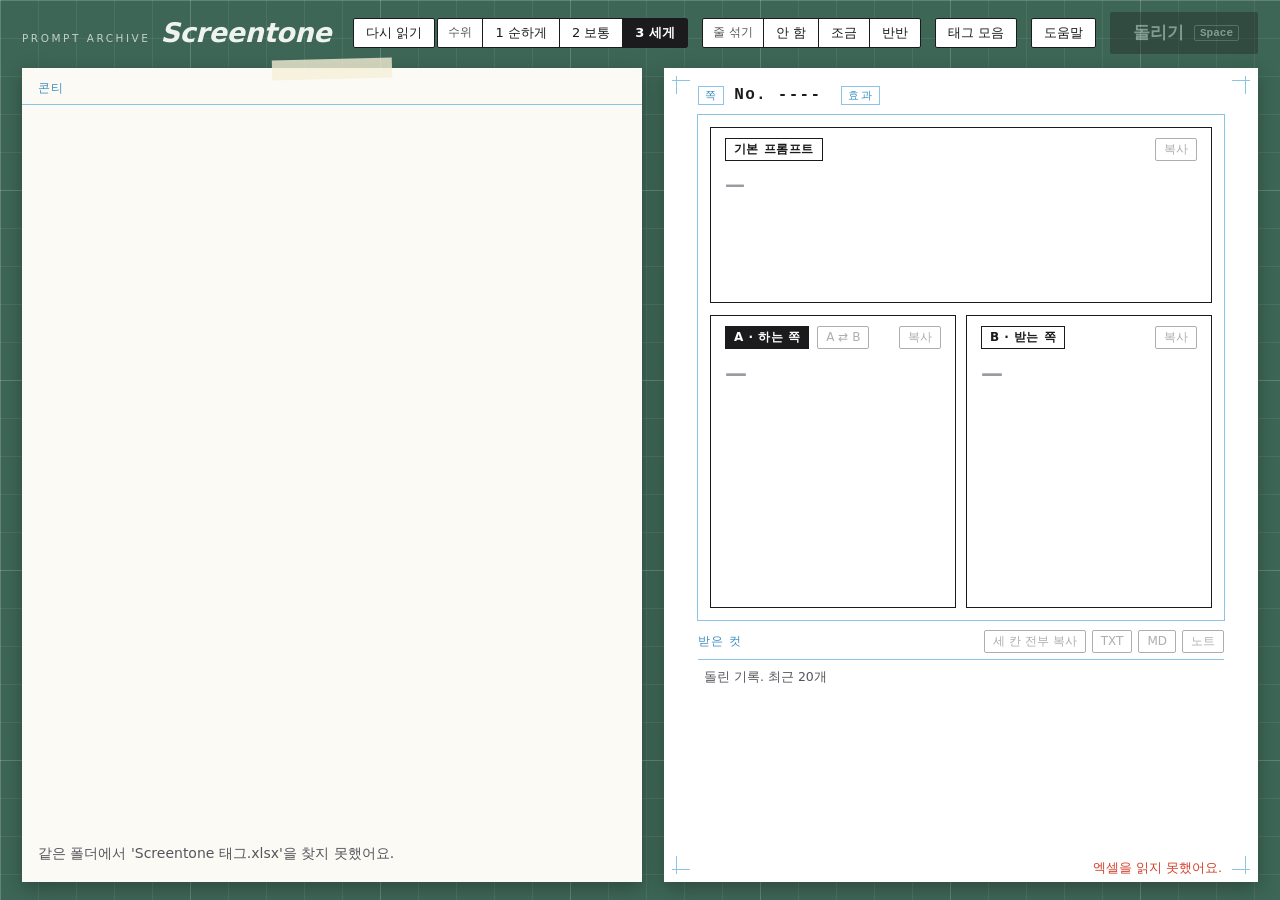
==== index.html @ 3ffcc429 "feat: Screentone 첫 공개 - 같은 폴더의 엑셀(Screentone 태그.xlsx)을 읽어 NovelAI 기본 · 캐릭터 칸 프롬프트를 뽑음 - 프리셋 5개(기본 · " ====
<!doctype html>
<html lang="ko">
<head>
<meta charset="utf-8">
<meta name="viewport" content="width=device-width, initial-scale=1">
<title>Prompt Archive : Screentone</title>
<link rel="stylesheet" href="styles.css">
</head>
<body>
<main class="desk">
  <header class="tray">
    <div class="imprint">
      <span class="series">PROMPT ARCHIVE</span>
      <span class="title">Screentone</span>
    </div>
    <div class="source">
      <span class="file" id="fileName">Screentone 태그.xlsx</span>
      <button type="button" id="reloadBtn" class="nib" title="엑셀 고친 뒤 새로 읽기">다시 읽기</button>
    </div>
    <div class="heat" role="group" aria-label="수위">
      <span class="heat-label">수위</span>
      <button type="button" class="heat-step" data-level="1">1 순하게</button>
      <button type="button" class="heat-step" data-level="2">2 보통</button>
      <button type="button" class="heat-step" data-level="3">3 세게</button>
    </div>
    <div class="heat" role="group" aria-label="줄 섞기" title="돌릴 때 잠그지 않은 줄의 넣기 · 빼기도 뽑기">
      <span class="heat-label">줄 섞기</span>
      <button type="button" class="heat-step mix-step" data-mix="0">안 함</button>
      <button type="button" class="heat-step mix-step" data-mix="0.25">조금</button>
      <button type="button" class="heat-step mix-step" data-mix="0.5">반반</button>
    </div>
    <button type="button" id="bookBtn" class="nib">태그 모음</button>
    <button type="button" id="helpBtn" class="nib">도움말</button>
    <button type="button" id="spinBtn" class="ink" disabled title="잠그지 않은 줄 전부 다시 뽑기 (Space)">
      돌리기 <kbd>Space</kbd>
    </button>
  </header>

  <section class="conti">
    <div class="conti-head">
      <span>콘티</span>
      <div class="presets" id="presets" role="group" aria-label="프리셋"></div>
      <span class="conti-count" id="rowCount"></span>
    </div>
    <div class="rows" id="rows"></div>
    <p class="empty" id="empty">엑셀을 읽는 중이에요.</p>
  </section>

  <section class="sheet" id="screen">
    <div class="margin-top">
      <span class="printed">쪽</span>
      <span class="song-no" id="songNo">No. ----</span>
      <span class="printed">효과</span>
      <div class="switches" id="switches"></div>
    </div>

    <div class="frame">
      <article class="part" data-part="base">
        <div class="part-head">
          <span class="caption">기본 프롬프트</span>
          <button type="button" class="nib small copy" data-copy="base">복사</button>
        </div>
        <p class="lyric" id="lyricBase"></p>
      </article>
      <article class="part" data-part="a">
        <div class="part-head">
          <span class="caption">A · 하는 쪽</span>
          <span class="who" id="whoA"></span>
          <button type="button" class="nib small" id="swapBtn" title="A · B 성별 서로 바꾸기">A ⇄ B</button>
          <button type="button" class="nib small copy" data-copy="a">복사</button>
        </div>
        <p class="lyric" id="lyricA"></p>
      </article>
      <article class="part" data-part="b">
        <div class="part-head">
          <span class="caption">B · 받는 쪽</span>
          <span class="who" id="whoB"></span>
          <button type="button" class="nib small copy" data-copy="b">복사</button>
        </div>
        <p class="lyric" id="lyricB"></p>
      </article>
    </div>

    <div class="queue">
      <div class="queue-head">
        <span>받은 컷</span>
        <button type="button" class="nib small" id="copyAllBtn" disabled>세 칸 전부 복사</button>
        <button type="button" class="nib small" id="histTxt" disabled>TXT</button>
        <button type="button" class="nib small" id="histMd" disabled>MD</button>
        <button type="button" class="nib small" id="histNote" disabled>노트</button>
      </div>
      <ol class="queue-list" id="queue"></ol>
      <p class="queue-empty" id="queueEmpty">돌린 기록. 최근 20개</p>
    </div>
    <p class="status" id="status" aria-live="polite"></p>
  </section>
</main>

<dialog class="book" id="book">
  <div class="book-head">
    <h2>태그 모음</h2>
    <input type="search" id="bookFind" class="book-find" placeholder="태그나 뜻으로 찾기" autocomplete="off">
    <label class="book-filter"><input type="checkbox" id="bookOfficial"> 단부루 태그만</label>
    <span class="book-count" id="bookCount"></span>
    <form method="dialog"><button class="nib">닫기</button></form>
  </div>
  <div class="book-list" id="bookList"></div>
</dialog>

<dialog class="help" id="help">
  <h2>쓰는 법</h2>
  <p class="help-lead">태그를 뽑아 NovelAI 주문서를 대신 써 주는 기계. 오른쪽 원고의 컷 셋이 NovelAI의 칸 셋</p>
  <dl class="help-map">
    <dt>위 큰 컷</dt><dd>기본 프롬프트. 인원 · 구도 · 장소처럼 장면 전체</dd>
    <dt>A 컷</dt><dd>하는 쪽 캐릭터 칸</dd>
    <dt>B 컷</dt><dd>받는 쪽 캐릭터 칸</dd>
  </dl>

  <h3>처음 한 장</h3>
  <ol class="help-steps">
    <li>콘티 위 프리셋 하나 누르기</li>
    <li><b>돌리기</b> 또는 Space</li>
    <li>컷마다 <b>복사</b> → NovelAI의 같은 칸에 붙여넣기</li>
  </ol>

  <h3>만들고 싶은 그림별</h3>
  <dl class="help-map">
    <dt>흑백 성인 만화 컷</dt><dd><b>야망가</b> 프리셋</dd>
    <dt>다정한 장면</dt><dd><b>순애</b> 프리셋. 수위 1</dd>
    <dt>구속 · 거친 장면</dt><dd><b>하드</b> 프리셋. 또는 <b>도구&nbsp;· 구속</b> 줄 ☑</dd>
    <dt>매번 다른 조합</dt><dd><b>줄 섞기</b> 조금 · 반반. 또는 <b>막 섞기</b> 프리셋</dd>
    <dt>체위 하나 고정</dt><dd>체위 줄의 태그 글자 누르기 → 목록에서 고르기. 고르면 잠김</dd>
    <dt>속옷 · 장소 넣기</dt><dd>그 줄 앞 ☑ 켜기. 처음엔 꺼진 줄</dd>
    <dt>남녀 역할 바꾸기</dt><dd>A 컷의 <b>A&nbsp;⇄&nbsp;B</b></dd>
    <dt>검열 방식</dt><dd><b>검열</b> 줄에서 막대 · 모자이크 · 흰 빛 · 흰칠</dd>
    <dt>하트 눈 · 투시 같은 효과</dt><dd>원고 위 효과 단추. 누를 때마다 끔 → 켬 → 반반</dd>
    <dt>태그 뜻 찾기</dt><dd><b>태그 모음</b>. 찾기 칸에 "키스"처럼 입력</dd>
  </dl>

  <h3>단추</h3>
  <dl class="help-map">
    <dt>◇ · ◆</dt><dd>잠금. 돌려도 그 값 유지</dd>
    <dt>🎲</dt><dd>그 줄만 다시 뽑기</dd>
    <dt>☑</dt><dd>그 줄을 프롬프트에 넣기 · 빼기</dd>
    <dt>||</dt><dd>값 여러 개를 묶어 NovelAI가 그림마다 하나 고르기</dd>
    <dt>기본 · A · B</dt><dd>그 줄이 들어갈 컷. 누를 때마다 바뀜</dd>
    <dt>A→B</dt><dd>A 컷에 <code>source#</code>, B 컷에 <code>target#</code>. 서로 하는 동작은 두 컷 다 <code>mutual#</code></dd>
    <dt>●●○</dt><dd>그 태그의 강도. 수위보다 센 태그는 랜덤에서 제외</dd>
    <dt>받은 컷</dt><dd>돌린 기록 20개. 누르면 그때 그대로 다시 열기</dd>
    <dt>다시 읽기</dt><dd><code>Screentone 태그.xlsx</code>를 고쳐 저장한 뒤 새로 읽기. 잠금 · 스위치는 유지</dd>
  </dl>
  <form method="dialog"><button class="nib">닫기</button></form>
</dialog>

<script src="vendor/xlsx.full.min.js"></script>
<script src="note.js"></script>
<script src="app.js"></script>
</body>
</html>
---- styles.css ----
/* 만화 원고 한 장: 재단 매트 위에 콘티 메모와 원고지. 하늘색 인쇄 안내선, 검은 펜 컷 선, 질감은 스크린톤 한 가지 */

:root {
  --mat: #3d6656;
  --mat-line: rgba(255, 255, 255, .07);
  --mat-line-major: rgba(255, 255, 255, .13);
  --paper: #ffffff;
  --memo: #fbfaf5;
  --ink: #1b1b1d;
  --ink-soft: #55565c;
  --ink-mute: #9a9ba2;
  --guide: #8cc4e6;
  --guide-soft: #d7ecf8;
  --guide-ink: #3f8fc0;
  --redpen: #d4402c;
  --tone: rgba(27, 27, 29, .26);
  --mono: Consolas, "D2Coding", "Courier New", monospace;
  --sans: "Pretendard", "Malgun Gothic", "Apple SD Gothic Neo", system-ui, sans-serif;
}

* { box-sizing: border-box; }
html, body { height: 100%; margin: 0; }
body {
  color: var(--ink);
  font: 14px/1.4 var(--sans);
  background-color: var(--mat);
  /* 재단 매트 눈금: 1cm 가는 선, 5cm 굵은 선 */
  background-image:
    linear-gradient(var(--mat-line-major) 1px, transparent 1px),
    linear-gradient(90deg, var(--mat-line-major) 1px, transparent 1px),
    linear-gradient(var(--mat-line) 1px, transparent 1px),
    linear-gradient(90deg, var(--mat-line) 1px, transparent 1px);
  background-size: 190px 190px, 190px 190px, 38px 38px, 38px 38px;
}
button, select, input { font: inherit; color: inherit; }
button { cursor: pointer; }
button:disabled { cursor: default; opacity: .35; }
[hidden] { display: none !important; }

.desk {
  height: 100vh;
  display: grid;
  grid-template-columns: minmax(560px, 620px) 1fr;
  grid-template-rows: auto minmax(0, 1fr);
  gap: 14px 22px;
  padding: 12px 22px 18px;
}

/* ---------- 매트 위 도구 줄 ---------- */

.tray { grid-column: 1 / -1; display: flex; align-items: center; gap: 14px; color: #eef3ef; }
.imprint { display: flex; align-items: baseline; gap: 10px; }
.imprint .series { font-size: 10.5px; letter-spacing: .24em; opacity: .75; }
.imprint .title { font: italic 900 27px/1 "Segoe UI", var(--sans); letter-spacing: -.01em; }
.source { flex: 1; min-width: 0; display: flex; align-items: center; gap: 8px; }
.file { min-width: 0; overflow: hidden; text-overflow: ellipsis; white-space: nowrap; font-size: 13px; opacity: .8; }

.nib {
  background: var(--paper); color: var(--ink);
  border: 1px solid var(--ink); border-radius: 2px;
  padding: 5px 12px; font-size: 13px; white-space: nowrap;
}
.nib:not(:disabled):hover { background: var(--guide-soft); }
.nib.small { padding: 2px 8px; font-size: 12px; }

.heat { display: flex; align-items: stretch; background: var(--paper); color: var(--ink); border: 1px solid var(--ink); border-radius: 2px; }
.heat-label { display: flex; align-items: center; padding: 0 10px; font-size: 12px; color: var(--ink-soft); }
.heat-step { background: none; border: 0; border-left: 1px solid var(--ink); padding: 5px 12px; font-size: 13px; }
.heat-step:hover { background: var(--guide-soft); }
.heat-step[aria-pressed="true"] { background: var(--ink); color: var(--paper); font-weight: 700; }

.ink {
  display: flex; align-items: center; gap: 10px;
  background: var(--ink); color: var(--paper);
  border: 1px solid var(--ink); border-radius: 2px;
  padding: 8px 18px 8px 22px;
  font-size: 17px; font-weight: 800;
}
.ink:not(:disabled):hover { background: #33343a; }
.ink kbd { font: 600 11px var(--mono); border: 1px solid rgba(255, 255, 255, .45); border-radius: 2px; padding: 1px 5px; }

/* ---------- 콘티 메모 ---------- */

.conti {
  position: relative;
  display: flex; flex-direction: column; min-height: 0;
  background: var(--memo);
  box-shadow: 0 6px 18px rgba(0, 0, 0, .28);
}
/* 위 가장자리를 붙인 반투명 테이프 */
.conti::before {
  content: ""; position: absolute; top: -9px; left: 50%; width: 120px; height: 20px;
  transform: translateX(-50%) rotate(-1.5deg);
  background: rgba(246, 240, 214, .78);
}
.conti-head {
  display: flex; justify-content: space-between;
  padding: 12px 16px 7px;
  border-bottom: 1px solid var(--guide);
  font-size: 12px; letter-spacing: .12em; color: var(--guide-ink);
}
.rows { flex: 1; min-height: 0; overflow-y: auto; }
.conti-head { align-items: center; gap: 10px; }
.presets { display: flex; flex-wrap: wrap; gap: 4px; flex: 1; justify-content: center; }
.preset {
  background: var(--paper); color: var(--ink);
  border: 1px solid var(--ink); border-radius: 2px;
  padding: 1px 9px; font-size: 12px; letter-spacing: 0;
}
.preset:hover { background: var(--ink); color: var(--paper); }
.empty { margin: 0; padding: 18px 16px; color: var(--ink-soft); }

.shelf {
  position: sticky; top: 0; z-index: 1;
  padding: 3px 16px 2px;
  background: var(--memo);
  border-bottom: 1px solid var(--guide);
  font-size: 11.5px; font-weight: 700; letter-spacing: .1em; color: var(--guide-ink);
}

.row {
  display: grid;
  grid-template-columns: 16px 20px 84px minmax(0, 1fr) 30px 40px 26px 24px 26px;
  align-items: center;
  gap: 6px;
  padding: 1px 10px 1px 16px;
  border-bottom: 1px solid var(--guide-soft);
}
.row.off > :not(.use) { opacity: .38; }
.use { margin: 0; accent-color: var(--ink); }
.num { font: 11px var(--mono); color: var(--guide-ink); }
.name { font-size: 12.5px; color: var(--ink-soft); overflow: hidden; text-overflow: ellipsis; white-space: nowrap; }

.val { position: relative; min-width: 0; padding: 1px 6px; line-height: 1.1; }
.val:hover { background: var(--guide-soft); }
.val.as-button { cursor: pointer; }
.tag, .ko { display: block; overflow: hidden; text-overflow: ellipsis; white-space: nowrap; }
.tag { font-size: 13px; font-weight: 600; }
.ko { font-size: 11px; color: var(--ink-soft); min-height: 1em; }
.row.locked .tag { color: var(--redpen); }
.row.bundled .tag { color: var(--guide-ink); }
.chooser { position: absolute; inset: 0; width: 100%; opacity: 0; cursor: pointer; }
.chooser option.over { color: var(--ink-mute); }

.dots { font-size: 9px; letter-spacing: -1px; color: var(--ink); white-space: nowrap; }

.route {
  height: 20px; padding: 0;
  background: var(--paper);
  border: 1px solid var(--ink); border-radius: 2px;
  font-size: 11.5px; font-weight: 700;
}
.route[data-route="base"] { border-color: var(--ink-mute); color: var(--ink-soft); }
.route[data-route="a"] { background: var(--ink); color: var(--paper); }
.route[data-route="b"] { background: repeating-radial-gradient(circle at 2px 2px, var(--tone) 0 1px, transparent 1.2px 4px); background-size: 4px 4px; }
.route.fixed { border: 0; background: none; text-align: center; font-size: 10.5px; color: var(--guide-ink); }

.tool {
  width: 24px; height: 22px; padding: 0;
  background: none;
  border: 1px solid transparent; border-radius: 2px;
  font-size: 13px; color: var(--ink-soft);
}
.tool:not(:disabled):hover { border-color: var(--ink-mute); }
.tool[aria-pressed="true"] { color: var(--guide-ink); border-color: var(--guide); }
.row.locked .lock { color: var(--redpen); border-color: rgba(212, 64, 44, .4); }
.bundle { font: 700 11px var(--mono); }

/* ---------- 원고지 ---------- */

.sheet {
  position: relative;
  display: grid;
  grid-template-rows: auto minmax(0, 1fr) 236px;
  gap: 10px;
  min-height: 0;
  padding: 18px 34px 16px;
  background: var(--paper);
  box-shadow: 0 6px 18px rgba(0, 0, 0, .28);
  /* 네 귀의 재단 표시 */
  background-image:
    linear-gradient(var(--guide), var(--guide)), linear-gradient(var(--guide), var(--guide)),
    linear-gradient(var(--guide), var(--guide)), linear-gradient(var(--guide), var(--guide)),
    linear-gradient(var(--guide), var(--guide)), linear-gradient(var(--guide), var(--guide)),
    linear-gradient(var(--guide), var(--guide)), linear-gradient(var(--guide), var(--guide));
  background-repeat: no-repeat;
  background-size: 18px 1px, 1px 18px, 18px 1px, 1px 18px, 18px 1px, 1px 18px, 18px 1px, 1px 18px;
  background-position:
    8px 12px, 12px 8px,
    calc(100% - 8px) 12px, calc(100% - 12px) 8px,
    8px calc(100% - 12px), 12px calc(100% - 8px),
    calc(100% - 8px) calc(100% - 12px), calc(100% - 12px) calc(100% - 8px);
}

.margin-top { display: flex; align-items: center; gap: 10px; min-width: 0; }
.printed { font-size: 11px; letter-spacing: .12em; color: var(--guide-ink); border: 1px solid var(--guide); padding: 1px 6px; }
.song-no { font: 700 16px var(--mono); letter-spacing: .08em; margin-right: 10px; }
.switches { display: flex; flex-wrap: wrap; gap: 5px; }
.switch {
  display: flex; gap: 5px; align-items: baseline;
  background: none;
  border: 1px solid var(--ink-mute); border-radius: 2px;
  padding: 2px 8px; font-size: 12px; color: var(--ink-soft);
}
.switch .state { font-size: 11px; color: var(--ink-mute); }
.switch[data-state="true"] { border-color: var(--ink); color: var(--ink); font-weight: 700; }
.switch[data-state="true"] .state { color: var(--redpen); }
.switch[data-state="mix"] { border-style: dashed; color: var(--ink); }

/* 하늘색 기본 테두리 안에 컷 셋: 위 넓은 컷이 기본, 아래 두 컷이 A · B */
.frame {
  display: grid;
  grid-template-columns: 1fr 1fr;
  grid-template-rows: minmax(0, .75fr) minmax(0, 1.25fr);
  gap: 12px 10px;
  min-height: 0;
  padding: 12px;
  outline: 1px solid var(--guide);
}
.part {
  position: relative;
  display: flex; flex-direction: column;
  min-height: 0;
  padding: 10px 14px 12px;
  border: 1.5px solid var(--ink);
  background: var(--paper);
  overflow: hidden;
}
.part[data-part="base"] { grid-column: 1 / -1; }
/* 스크린톤: 돌릴 때 컷 왼쪽 위에서 대각선으로 한 장 깔린다 */
.part::after {
  content: ""; position: absolute; inset: 0; pointer-events: none;
  background-image: radial-gradient(circle, var(--tone) 0 1.4px, transparent 1.6px);
  background-size: 7px 7px;
  -webkit-mask-image: linear-gradient(150deg, transparent 0 40%, #000 80%);
  mask-image: linear-gradient(150deg, transparent 0 40%, #000 80%);
  opacity: 0;
}
.part.toned::after { animation: tone .45s ease-out var(--delay, 0s) both; }
@keyframes tone {
  from { opacity: 1; clip-path: polygon(0 0, 0 0, 0 0); }
  to { opacity: 1; clip-path: polygon(0 0, 220% 0, 0 220%); }
}
.part-head { position: relative; z-index: 1; display: flex; align-items: center; gap: 8px; }
.caption {
  font-size: 12px; font-weight: 700; letter-spacing: .04em;
  padding: 2px 8px;
  border: 1px solid var(--ink); background: var(--paper);
}
.part[data-part="a"] .caption { background: var(--ink); color: var(--paper); }
.who { font: 12px var(--mono); color: var(--ink-soft); }
.who:empty { display: none; }
.part-head .copy { margin-left: auto; }
.lyric {
  position: relative; z-index: 1;
  flex: 1; min-height: 0; overflow-y: auto;
  margin: 8px 0 0;
  font-size: 22px; line-height: 1.5; font-weight: 700;
  overflow-wrap: anywhere;
}
.part[data-part="base"] .lyric { font-size: 20px; }
.part.silent .lyric::before { content: "—"; color: var(--ink-mute); }

.queue { display: flex; flex-direction: column; min-height: 0; }
.queue-head { display: flex; align-items: center; gap: 6px; font-size: 12px; letter-spacing: .1em; color: var(--guide-ink); }
.queue-head > span { margin-right: auto; }
.queue-list { flex: 1; min-height: 0; overflow-y: auto; list-style: none; margin: 6px 0 0; padding: 0; border-top: 1px solid var(--guide); }
.queue-list li { display: grid; grid-template-columns: minmax(0, 1fr) auto; align-items: center; gap: 8px; border-bottom: 1px solid var(--guide-soft); }
.queue-open {
  display: grid; grid-template-columns: 48px minmax(0, 1fr) auto; gap: 10px; align-items: baseline;
  background: none; border: 0; text-align: left; padding: 5px 6px;
}
.queue-open:hover { background: var(--guide-soft); }
.q-no { font: 700 13px var(--mono); color: var(--redpen); }
.q-title { overflow: hidden; text-overflow: ellipsis; white-space: nowrap; font-weight: 600; }
.q-meta { font-size: 11.5px; color: var(--ink-soft); white-space: nowrap; }
.queue-empty { margin: 8px 6px; color: var(--ink-soft); font-size: 12.5px; }

.status { position: absolute; right: 36px; bottom: 6px; margin: 0; font-size: 12.5px; color: var(--redpen); pointer-events: none; }

/* ---------- 묶음 창 · 도움말 ---------- */

.picker {
  position: fixed; z-index: 50;
  display: flex; flex-direction: column;
  max-height: 440px;
  background: var(--paper);
  border: 1px solid var(--ink); border-radius: 2px;
  box-shadow: 0 10px 28px rgba(0, 0, 0, .3);
}
.picker-head { display: flex; align-items: center; gap: 6px; padding: 8px 10px; border-bottom: 1px solid var(--guide); }
.picker-head strong { flex: 1; font-size: 13px; }
.picker-list { overflow-y: auto; padding: 4px 10px; }
.picker-list label { display: grid; grid-template-columns: 18px minmax(0, 1fr) auto; gap: 8px; align-items: center; padding: 3px 0; font-size: 12.5px; cursor: pointer; border-bottom: 1px solid var(--guide-soft); }
.picker input { margin: 0; accent-color: var(--ink); }
.none-row { display: flex; gap: 8px; align-items: center; padding: 8px 10px; border-top: 1px solid var(--guide); font-size: 12.5px; cursor: pointer; }

.help {
  width: min(760px, 92vw); max-height: 88vh; overflow-y: auto;
  background: var(--paper); color: var(--ink);
  border: 1px solid var(--ink); border-radius: 2px;
  padding: 18px 24px;
  word-break: keep-all;
}
.help::backdrop { background: rgba(20, 40, 32, .55); }
.help h2 { margin: 0 0 4px; font-size: 17px; }
.help h3 { margin: 16px 0 6px; padding-bottom: 3px; border-bottom: 1px solid var(--guide); font-size: 13px; letter-spacing: .06em; color: var(--guide-ink); }
.help-lead { margin: 0 0 10px; color: var(--ink-soft); }
.help-map { display: grid; grid-template-columns: max-content 1fr; gap: 5px 16px; margin: 0; font-size: 13.5px; }
.help-map dt { font-weight: 700; }
.help-map dd { margin: 0; }
.help-steps { margin: 0; padding-left: 20px; font-size: 13.5px; }
.help-steps li { margin: 3px 0; }
.help code { font: 12.5px var(--mono); color: var(--guide-ink); }
.help form { text-align: right; margin-top: 14px; }

@media (max-width: 1100px) {
  .desk { height: auto; grid-template-columns: 1fr; }
  .tray { flex-wrap: wrap; }
  .rows { max-height: 60vh; }
  .sheet { grid-template-rows: auto 560px 236px; }
  .frame { grid-template-columns: 1fr; grid-template-rows: auto; }
}
.queue-list:empty { flex: 0; }
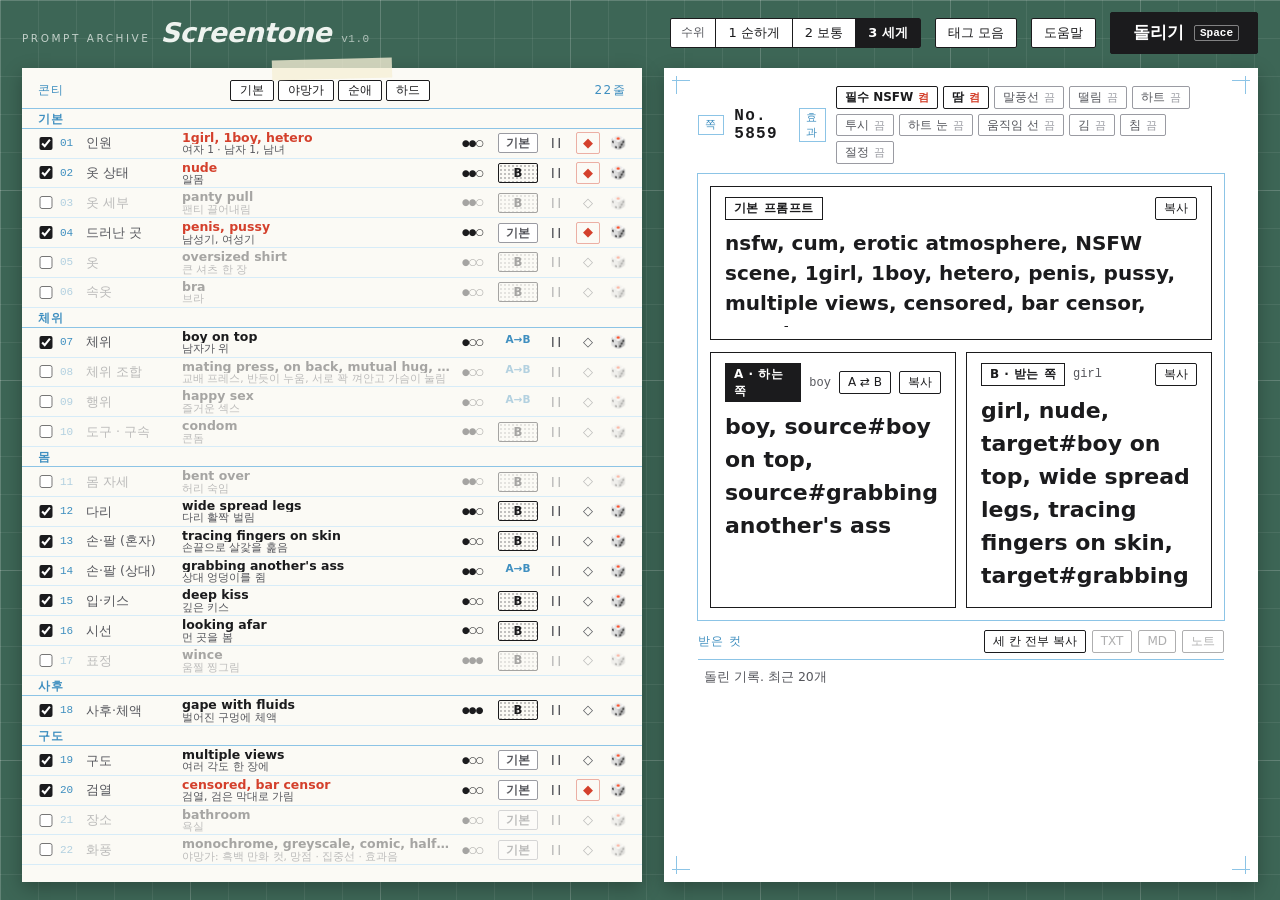
==== commit 01a04da5: "feat: 어울리는 조합만 뽑기 · 옷 줄 · data.js로 전환 - 엑셀 대신 data.js가 태그 정본. index.html을 바로 열어 씀(켜기.bat · SheetJS 삭" ====
--- a/index.html
+++ b/index.html
@@ -12,22 +12,13 @@
     <div class="imprint">
       <span class="series">PROMPT ARCHIVE</span>
       <span class="title">Screentone</span>
-    </div>
-    <div class="source">
-      <span class="file" id="fileName">Screentone 태그.xlsx</span>
-      <button type="button" id="reloadBtn" class="nib" title="엑셀 고친 뒤 새로 읽기">다시 읽기</button>
+      <span class="version" id="version"></span>
     </div>
     <div class="heat" role="group" aria-label="수위">
       <span class="heat-label">수위</span>
       <button type="button" class="heat-step" data-level="1">1 순하게</button>
       <button type="button" class="heat-step" data-level="2">2 보통</button>
       <button type="button" class="heat-step" data-level="3">3 세게</button>
-    </div>
-    <div class="heat" role="group" aria-label="줄 섞기" title="돌릴 때 잠그지 않은 줄의 넣기 · 빼기도 뽑기">
-      <span class="heat-label">줄 섞기</span>
-      <button type="button" class="heat-step mix-step" data-mix="0">안 함</button>
-      <button type="button" class="heat-step mix-step" data-mix="0.25">조금</button>
-      <button type="button" class="heat-step mix-step" data-mix="0.5">반반</button>
     </div>
     <button type="button" id="bookBtn" class="nib">태그 모음</button>
     <button type="button" id="helpBtn" class="nib">도움말</button>
@@ -43,7 +34,7 @@
       <span class="conti-count" id="rowCount"></span>
     </div>
     <div class="rows" id="rows"></div>
-    <p class="empty" id="empty">엑셀을 읽는 중이에요.</p>
+    <p class="empty" id="empty">태그를 읽는 중이에요.</p>
   </section>
 
   <section class="sheet" id="screen">
@@ -128,9 +119,9 @@
     <dt>흑백 성인 만화 컷</dt><dd><b>야망가</b> 프리셋</dd>
     <dt>다정한 장면</dt><dd><b>순애</b> 프리셋. 수위 1</dd>
     <dt>구속 · 거친 장면</dt><dd><b>하드</b> 프리셋. 또는 <b>도구&nbsp;· 구속</b> 줄 ☑</dd>
-    <dt>매번 다른 조합</dt><dd><b>줄 섞기</b> 조금 · 반반. 또는 <b>막 섞기</b> 프리셋</dd>
-    <dt>체위 하나 고정</dt><dd>체위 줄의 태그 글자 누르기 → 목록에서 고르기. 고르면 잠김</dd>
+    <dt>체위 하나 고정</dt><dd>체위 줄의 태그 글자 누르기 → 목록에서 고르기. 고르면 잠김. 흐린 값은 다른 줄과 안 맞는 것</dd>
     <dt>속옷 · 장소 넣기</dt><dd>그 줄 앞 ☑ 켜기. 처음엔 꺼진 줄</dd>
+    <dt>옷 입히기</dt><dd><b>옷</b> 줄 ☑ 켜기. 장소에 맞는 옷(책상 → 오피스 룩, 욕실 → 목욕가운, 침대 → 잠옷). 옷 상태가 nude면 비어 있음</dd>
     <dt>남녀 역할 바꾸기</dt><dd>A 컷의 <b>A&nbsp;⇄&nbsp;B</b></dd>
     <dt>검열 방식</dt><dd><b>검열</b> 줄에서 막대 · 모자이크 · 흰 빛 · 흰칠</dd>
     <dt>하트 눈 · 투시 같은 효과</dt><dd>원고 위 효과 단추. 누를 때마다 끔 → 켬 → 반반</dd>
@@ -146,13 +137,13 @@
     <dt>기본 · A · B</dt><dd>그 줄이 들어갈 컷. 누를 때마다 바뀜</dd>
     <dt>A→B</dt><dd>A 컷에 <code>source#</code>, B 컷에 <code>target#</code>. 서로 하는 동작은 두 컷 다 <code>mutual#</code></dd>
     <dt>●●○</dt><dd>그 태그의 강도. 수위보다 센 태그는 랜덤에서 제외</dd>
+    <dt>어울림</dt><dd>인원 · 장소 · 옷 상태 · 체위에 맞는 값만 뽑기. 여자 둘에 남성기, 차 안에 서서 하는 체위 같은 조합은 안 나옴. 잠근 값에 나머지가 맞춤</dd>
     <dt>받은 컷</dt><dd>돌린 기록 20개. 누르면 그때 그대로 다시 열기</dd>
-    <dt>다시 읽기</dt><dd><code>Screentone 태그.xlsx</code>를 고쳐 저장한 뒤 새로 읽기. 잠금 · 스위치는 유지</dd>
   </dl>
   <form method="dialog"><button class="nib">닫기</button></form>
 </dialog>
 
-<script src="vendor/xlsx.full.min.js"></script>
+<script src="data.js"></script>
 <script src="note.js"></script>
 <script src="app.js"></script>
 </body>
--- a/styles.css
+++ b/styles.css
@@ -112,7 +112,7 @@
 
 .shelf {
   position: sticky; top: 0; z-index: 1;
-  padding: 3px 16px 2px;
+  padding: 2px 16px 1px;
   background: var(--memo);
   border-bottom: 1px solid var(--guide);
   font-size: 11.5px; font-weight: 700; letter-spacing: .1em; color: var(--guide-ink);
@@ -131,12 +131,12 @@
 .num { font: 11px var(--mono); color: var(--guide-ink); }
 .name { font-size: 12.5px; color: var(--ink-soft); overflow: hidden; text-overflow: ellipsis; white-space: nowrap; }
 
-.val { position: relative; min-width: 0; padding: 1px 6px; line-height: 1.1; }
+.val { position: relative; min-width: 0; padding: 1px 6px; line-height: 1.08; }
 .val:hover { background: var(--guide-soft); }
 .val.as-button { cursor: pointer; }
 .tag, .ko { display: block; overflow: hidden; text-overflow: ellipsis; white-space: nowrap; }
-.tag { font-size: 13px; font-weight: 600; }
-.ko { font-size: 11px; color: var(--ink-soft); min-height: 1em; }
+.tag { font-size: 12.5px; font-weight: 600; }
+.ko { font-size: 10.5px; color: var(--ink-soft); min-height: 1em; }
 .row.locked .tag { color: var(--redpen); }
 .row.bundled .tag { color: var(--guide-ink); }
 .chooser { position: absolute; inset: 0; width: 100%; opacity: 0; cursor: pointer; }
@@ -322,3 +322,7 @@
   .frame { grid-template-columns: 1fr; grid-template-rows: auto; }
 }
 .queue-list:empty { flex: 0; }
+
+/* 파일 이름 칸을 뺀 뒤 상표 오른쪽을 비워 조작을 오른쪽으로 민다 */
+.imprint { margin-right: auto; }
+.imprint .version { font: 11px var(--mono); opacity: .65; letter-spacing: .04em; }
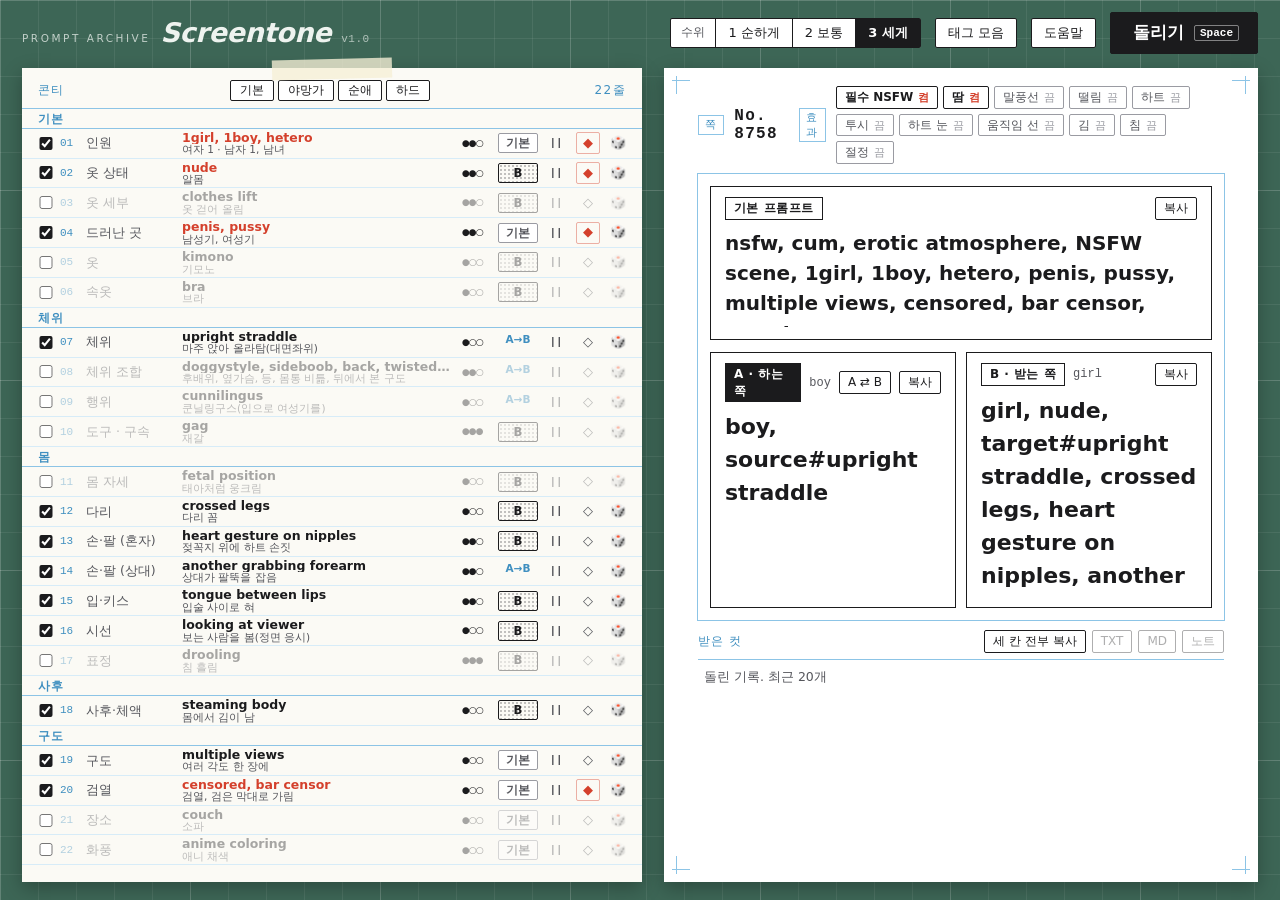
==== commit 2bb10775: "fix: 예전 파일이 섞여 멈추던 문제 · 파비콘 추가 - index.html이 css · js · 파비콘을 ?v=버전으로 불러, 고친 뒤 브라우저가 예전 app.js를 섞어 쓰지" ====
--- a/index.html
+++ b/index.html
@@ -4,7 +4,8 @@
 <meta charset="utf-8">
 <meta name="viewport" content="width=device-width, initial-scale=1">
 <title>Prompt Archive : Screentone</title>
-<link rel="stylesheet" href="styles.css">
+<link rel="icon" href="favicon.svg?v=1.0" type="image/svg+xml">
+<link rel="stylesheet" href="styles.css?v=1.0">
 </head>
 <body>
 <main class="desk">
@@ -143,8 +144,15 @@
   <form method="dialog"><button class="nib">닫기</button></form>
 </dialog>
 
-<script src="data.js"></script>
-<script src="note.js"></script>
-<script src="app.js"></script>
+<script>
+  // 고친 뒤 브라우저가 예전 파일을 섞어 쓰다 멈추면, 읽는 중 문구 대신 새로고침 안내를 띄운다
+  addEventListener('error', () => {
+    const e = document.getElementById('empty');
+    if (e && !e.hidden) e.textContent = '화면을 다 불러오지 못했어요. Ctrl+F5로 새로고침해 주세요.';
+  });
+</script>
+<script src="data.js?v=1.0"></script>
+<script src="note.js?v=1.0"></script>
+<script src="app.js?v=1.0"></script>
 </body>
 </html>
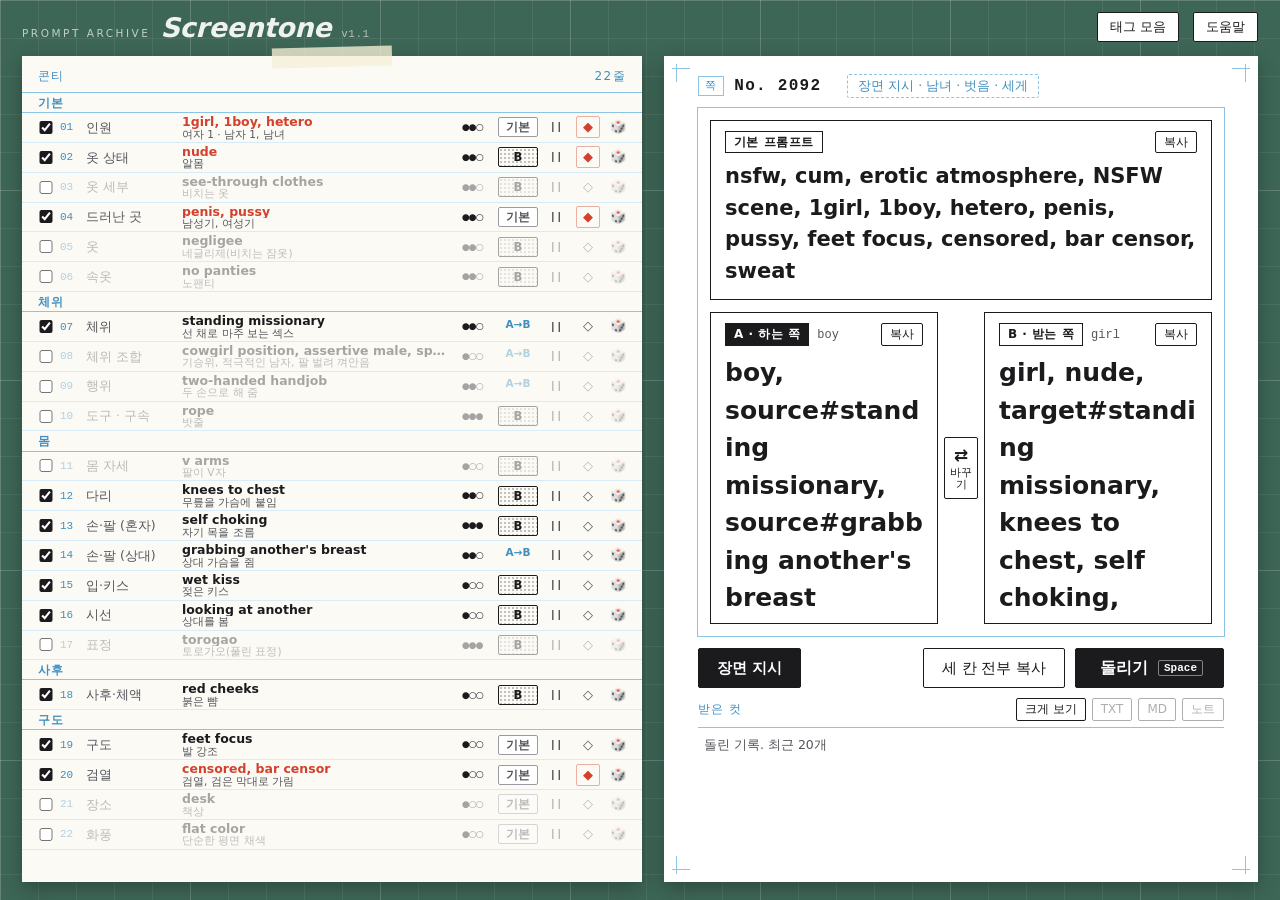
==== commit f0bbf40c: "feat: 장면 지시 카드 · 배치 정리 · 도움말 탭 · 태그 모음 개편 (v1.1) - 장면 지시 팝업: 누가 · 어디서 · 자세 · 옷 상태 · 분위기 · 그림체 · 넣을 것" ====
--- a/index.html
+++ b/index.html
@@ -4,8 +4,8 @@
 <meta charset="utf-8">
 <meta name="viewport" content="width=device-width, initial-scale=1">
 <title>Prompt Archive : Screentone</title>
-<link rel="icon" href="favicon.svg?v=1.0" type="image/svg+xml">
-<link rel="stylesheet" href="styles.css?v=1.0">
+<link rel="icon" href="favicon.svg?v=1.1" type="image/svg+xml">
+<link rel="stylesheet" href="styles.css?v=1.1">
 </head>
 <body>
 <main class="desk">
@@ -15,23 +15,13 @@
       <span class="title">Screentone</span>
       <span class="version" id="version"></span>
     </div>
-    <div class="heat" role="group" aria-label="수위">
-      <span class="heat-label">수위</span>
-      <button type="button" class="heat-step" data-level="1">1 순하게</button>
-      <button type="button" class="heat-step" data-level="2">2 보통</button>
-      <button type="button" class="heat-step" data-level="3">3 세게</button>
-    </div>
     <button type="button" id="bookBtn" class="nib">태그 모음</button>
     <button type="button" id="helpBtn" class="nib">도움말</button>
-    <button type="button" id="spinBtn" class="ink" disabled title="잠그지 않은 줄 전부 다시 뽑기 (Space)">
-      돌리기 <kbd>Space</kbd>
-    </button>
   </header>
 
   <section class="conti">
     <div class="conti-head">
       <span>콘티</span>
-      <div class="presets" id="presets" role="group" aria-label="프리셋"></div>
       <span class="conti-count" id="rowCount"></span>
     </div>
     <div class="rows" id="rows"></div>
@@ -42,8 +32,7 @@
     <div class="margin-top">
       <span class="printed">쪽</span>
       <span class="song-no" id="songNo">No. ----</span>
-      <span class="printed">효과</span>
-      <div class="switches" id="switches"></div>
+      <button type="button" class="scene-summary" id="sceneSummary" title="장면 지시 열기">장면 지시 열기</button>
     </div>
 
     <div class="frame">
@@ -58,11 +47,11 @@
         <div class="part-head">
           <span class="caption">A · 하는 쪽</span>
           <span class="who" id="whoA"></span>
-          <button type="button" class="nib small" id="swapBtn" title="A · B 성별 서로 바꾸기">A ⇄ B</button>
           <button type="button" class="nib small copy" data-copy="a">복사</button>
         </div>
         <p class="lyric" id="lyricA"></p>
       </article>
+      <button type="button" class="swap" id="swapBtn" title="A · B 성별 서로 바꾸기" aria-label="A와 B 성별 바꾸기"><span>⇄</span>바꾸기</button>
       <article class="part" data-part="b">
         <div class="part-head">
           <span class="caption">B · 받는 쪽</span>
@@ -73,10 +62,18 @@
       </article>
     </div>
 
+    <div class="actions">
+      <button type="button" id="sceneBtn" class="nib strong">장면 지시</button>
+      <p class="status" id="status" aria-live="polite"></p>
+      <button type="button" class="nib" id="copyAllBtn" disabled>세 칸 전부 복사</button>
+      <button type="button" id="spinBtn" class="ink" disabled title="잠그지 않은 줄 전부 다시 뽑기 (Space)">
+        돌리기 <kbd>Space</kbd>
+      </button>
+    </div>
     <div class="queue">
       <div class="queue-head">
         <span>받은 컷</span>
-        <button type="button" class="nib small" id="copyAllBtn" disabled>세 칸 전부 복사</button>
+        <button type="button" class="nib small" id="histBtn" title="기본 · A · B를 큰 글씨로 펼쳐 보기">크게 보기</button>
         <button type="button" class="nib small" id="histTxt" disabled>TXT</button>
         <button type="button" class="nib small" id="histMd" disabled>MD</button>
         <button type="button" class="nib small" id="histNote" disabled>노트</button>
@@ -84,64 +81,141 @@
       <ol class="queue-list" id="queue"></ol>
       <p class="queue-empty" id="queueEmpty">돌린 기록. 최근 20개</p>
     </div>
-    <p class="status" id="status" aria-live="polite"></p>
   </section>
 </main>
 
-<dialog class="book" id="book">
-  <div class="book-head">
-    <h2>태그 모음</h2>
-    <input type="search" id="bookFind" class="book-find" placeholder="태그나 뜻으로 찾기" autocomplete="off">
-    <label class="book-filter"><input type="checkbox" id="bookOfficial"> 단부루 태그만</label>
-    <span class="book-count" id="bookCount"></span>
-    <form method="dialog"><button class="nib">닫기</button></form>
-  </div>
-  <div class="book-list" id="bookList"></div>
-</dialog>
-
-<dialog class="help" id="help">
-  <h2>쓰는 법</h2>
-  <p class="help-lead">태그를 뽑아 NovelAI 주문서를 대신 써 주는 기계. 오른쪽 원고의 컷 셋이 NovelAI의 칸 셋</p>
-  <dl class="help-map">
-    <dt>위 큰 컷</dt><dd>기본 프롬프트. 인원 · 구도 · 장소처럼 장면 전체</dd>
-    <dt>A 컷</dt><dd>하는 쪽 캐릭터 칸</dd>
-    <dt>B 컷</dt><dd>받는 쪽 캐릭터 칸</dd>
-  </dl>
-
-  <h3>처음 한 장</h3>
-  <ol class="help-steps">
-    <li>콘티 위 프리셋 하나 누르기</li>
-    <li><b>돌리기</b> 또는 Space</li>
-    <li>컷마다 <b>복사</b> → NovelAI의 같은 칸에 붙여넣기</li>
-  </ol>
-
-  <h3>만들고 싶은 그림별</h3>
-  <dl class="help-map">
-    <dt>흑백 성인 만화 컷</dt><dd><b>야망가</b> 프리셋</dd>
-    <dt>다정한 장면</dt><dd><b>순애</b> 프리셋. 수위 1</dd>
-    <dt>구속 · 거친 장면</dt><dd><b>하드</b> 프리셋. 또는 <b>도구&nbsp;· 구속</b> 줄 ☑</dd>
-    <dt>체위 하나 고정</dt><dd>체위 줄의 태그 글자 누르기 → 목록에서 고르기. 고르면 잠김. 흐린 값은 다른 줄과 안 맞는 것</dd>
-    <dt>속옷 · 장소 넣기</dt><dd>그 줄 앞 ☑ 켜기. 처음엔 꺼진 줄</dd>
-    <dt>옷 입히기</dt><dd><b>옷</b> 줄 ☑ 켜기. 장소에 맞는 옷(책상 → 오피스 룩, 욕실 → 목욕가운, 침대 → 잠옷). 옷 상태가 nude면 비어 있음</dd>
-    <dt>남녀 역할 바꾸기</dt><dd>A 컷의 <b>A&nbsp;⇄&nbsp;B</b></dd>
-    <dt>검열 방식</dt><dd><b>검열</b> 줄에서 막대 · 모자이크 · 흰 빛 · 흰칠</dd>
-    <dt>하트 눈 · 투시 같은 효과</dt><dd>원고 위 효과 단추. 누를 때마다 끔 → 켬 → 반반</dd>
-    <dt>태그 뜻 찾기</dt><dd><b>태그 모음</b>. 찾기 칸에 "키스"처럼 입력</dd>
-  </dl>
-
-  <h3>단추</h3>
-  <dl class="help-map">
-    <dt>◇ · ◆</dt><dd>잠금. 돌려도 그 값 유지</dd>
-    <dt>🎲</dt><dd>그 줄만 다시 뽑기</dd>
-    <dt>☑</dt><dd>그 줄을 프롬프트에 넣기 · 빼기</dd>
-    <dt>||</dt><dd>값 여러 개를 묶어 NovelAI가 그림마다 하나 고르기</dd>
-    <dt>기본 · A · B</dt><dd>그 줄이 들어갈 컷. 누를 때마다 바뀜</dd>
-    <dt>A→B</dt><dd>A 컷에 <code>source#</code>, B 컷에 <code>target#</code>. 서로 하는 동작은 두 컷 다 <code>mutual#</code></dd>
-    <dt>●●○</dt><dd>그 태그의 강도. 수위보다 센 태그는 랜덤에서 제외</dd>
-    <dt>어울림</dt><dd>인원 · 장소 · 옷 상태 · 체위에 맞는 값만 뽑기. 여자 둘에 남성기, 차 안에 서서 하는 체위 같은 조합은 안 나옴. 잠근 값에 나머지가 맞춤</dd>
-    <dt>받은 컷</dt><dd>돌린 기록 20개. 누르면 그때 그대로 다시 열기</dd>
-  </dl>
-  <form method="dialog"><button class="nib">닫기</button></form>
+<dialog class="scene" id="scene" aria-labelledby="sceneTitle">
+  <div class="sheet-box">
+    <div class="box-head">
+      <h2 id="sceneTitle">장면 지시</h2>
+      <span class="scene-hint">고른 것은 잠금 · 나머지는 돌릴 때마다 랜덤</span>
+      <form method="dialog"><button class="x" aria-label="닫기" title="닫기 (Esc)">✕</button></form>
+    </div>
+    <div class="scene-body">
+      <div id="sceneBody"></div>
+      <div class="scene-group">
+        <span class="scene-label">효과</span>
+        <div class="switches" id="switches"></div>
+      </div>
+    </div>
+    <div class="scene-foot"><button type="button" id="sceneGo" class="ink">이대로 돌리기</button></div>
+  </div>
+</dialog>
+
+<dialog class="hist" id="hist" aria-labelledby="histTitle">
+  <div class="sheet-box">
+    <div class="box-head">
+      <h2 id="histTitle">받은 컷</h2>
+      <span class="hist-hint">최근 20개 · 다시 열면 그때 그대로</span>
+      <form method="dialog"><button class="x" aria-label="닫기" title="닫기 (Esc)">✕</button></form>
+    </div>
+    <div class="hist-body">
+      <ol class="hist-list" id="queueBig"></ol>
+      <p class="queue-empty" id="queueBigEmpty">아직 돌린 기록 없음</p>
+    </div>
+  </div>
+</dialog>
+
+<dialog class="book" id="book" aria-labelledby="bookTitle">
+  <div class="sheet-box">
+    <div class="box-head">
+      <h2 id="bookTitle">태그 모음</h2>
+      <input type="search" id="bookFind" class="book-find" placeholder="태그나 뜻으로 찾기" autocomplete="off">
+      <label class="book-filter"><input type="checkbox" id="bookOfficial"> 단부루 태그만</label>
+      <span class="book-count" id="bookCount"></span>
+      <form method="dialog"><button class="x" aria-label="닫기" title="닫기 (Esc)">✕</button></form>
+    </div>
+    <div class="book-cats" id="bookCats" role="group" aria-label="카테고리"></div>
+    <div class="book-list" id="bookList"></div>
+  </div>
+</dialog>
+
+<dialog class="help" id="help" aria-labelledby="helpTitle">
+  <div class="sheet-box">
+    <div class="box-head">
+      <h2 id="helpTitle">도움말</h2>
+      <div class="help-tabs" role="tablist">
+        <button type="button" role="tab" class="help-tab" data-tab="start" aria-selected="true">시작</button>
+        <button type="button" role="tab" class="help-tab" data-tab="want" aria-selected="false">그림별</button>
+        <button type="button" role="tab" class="help-tab" data-tab="keys" aria-selected="false">단추</button>
+        <button type="button" role="tab" class="help-tab" data-tab="fit" aria-selected="false">어울림</button>
+      </div>
+      <form method="dialog"><button class="x" aria-label="닫기" title="닫기 (Esc)">✕</button></form>
+    </div>
+
+    <section class="help-panel" data-panel="start" role="tabpanel">
+      <p class="help-lead">태그를 뽑아 NovelAI 주문서를 대신 써 주는 기계. 오른쪽 원고의 컷 셋이 NovelAI의 칸 셋</p>
+      <dl class="help-map">
+        <dt>위 큰 컷</dt><dd>기본 프롬프트. 인원 · 구도 · 장소처럼 장면 전체</dd>
+        <dt>A 컷</dt><dd>하는 쪽 캐릭터 칸</dd>
+        <dt>B 컷</dt><dd>받는 쪽 캐릭터 칸</dd>
+      </dl>
+      <h3>처음 한 장</h3>
+      <ol class="help-steps">
+        <li>컷 아래 <b>장면 지시</b>에서 누가 · 어디서 · 자세 고르기</li>
+        <li><b>이대로 돌리기</b> 또는 Space</li>
+        <li>컷마다 <b>복사</b> → NovelAI의 같은 칸에 붙여넣기</li>
+      </ol>
+      <h3>장면 지시</h3>
+      <dl class="help-map">
+        <dt>누가 · 어디서 · 옷 상태 · 그림체</dt><dd>고른 값으로 그 줄을 잠금. 랜덤은 잠금 풀기</dd>
+        <dt>자세</dt><dd>체위를 그 자세 안에서만 뽑기</dd>
+        <dt>분위기</dt><dd>순하게 · 보통 · 세게. 수위 1 · 2 · 3</dd>
+        <dt>넣을 것</dt><dd>꺼 둔 줄(옷 · 속옷 · 도구 …) 켜고 끄기</dd>
+        <dt>효과</dt><dd>하트 눈 · 투시 · 말풍선 … 누를 때마다 끔 → 켬 → 반반</dd>
+      </dl>
+    </section>
+
+    <section class="help-panel" data-panel="want" role="tabpanel" hidden>
+      <dl class="help-map">
+        <dt>흑백 성인 만화 컷</dt><dd>장면 지시 · 그림체 <b>흑백 만화</b></dd>
+        <dt>다정한 장면</dt><dd>장면 지시 · 분위기 <b>순하게</b></dd>
+        <dt>구속 · 거친 장면</dt><dd>장면 지시 · 분위기 <b>세게</b>. 또는 넣을 것 <b>도구</b></dd>
+        <dt>체위 하나 고정</dt><dd>체위 줄의 태그 글자 누르기 → 목록에서 고르기. 고르면 잠김</dd>
+        <dt>옷 입히기</dt><dd>장면 지시 · 옷 상태 <b>반쯤</b> · <b>입음</b> + 넣을 것 <b>옷</b>. 장소에 맞는 옷(책상 → 오피스 룩, 욕실 → 목욕가운, 침대 → 잠옷)</dd>
+        <dt>특정 장소에서</dt><dd>장면 지시 · 어디서. 온천 · 차 · 교실 …</dd>
+        <dt>남녀 역할 바꾸기</dt><dd>A · B 컷 사이 <b>⇄</b></dd>
+        <dt>검열 방식</dt><dd><b>검열</b> 줄에서 막대 · 모자이크 · 흰 빛 · 흰칠. 줄 ☑를 끄면 검열 없음</dd>
+        <dt>하트 눈 · 투시 같은 효과</dt><dd>장면 지시 · 효과. 누를 때마다 끔 → 켬 → 반반</dd>
+        <dt>센 태그 빼기</dt><dd>장면 지시 · 분위기 <b>순하게</b> · <b>보통</b></dd>
+        <dt>태그 뜻 찾기</dt><dd><b>태그 모음</b>. 찾기 칸에 "키스"처럼 입력</dd>
+      </dl>
+    </section>
+
+    <section class="help-panel" data-panel="keys" role="tabpanel" hidden>
+      <dl class="help-map">
+        <dt>◇ · ◆</dt><dd>잠금. 돌려도 그 값 유지</dd>
+        <dt>🎲</dt><dd>그 줄만 다시 뽑기</dd>
+        <dt>☑</dt><dd>그 줄을 프롬프트에 넣기 · 빼기</dd>
+        <dt>태그 글자</dt><dd>목록에서 직접 고르기. 고르면 잠김. 흐린 값은 다른 줄과 안 맞는 것</dd>
+        <dt>||</dt><dd>값 여러 개를 묶어 NovelAI가 그림마다 하나 고르기</dd>
+        <dt>기본 · A · B</dt><dd>그 줄이 들어갈 컷. 누를 때마다 바뀜</dd>
+        <dt>A→B</dt><dd>A 컷에 <code>source#</code>, B 컷에 <code>target#</code>. 서로 하는 동작은 두 컷 다 <code>mutual#</code></dd>
+        <dt>●●○</dt><dd>그 태그의 강도. 분위기(수위)보다 센 태그는 랜덤에서 제외</dd>
+        <dt>⇄ 바꾸기</dt><dd>A · B 컷 사이. 두 사람의 성별 서로 바꾸기</dd>
+        <dt>받은 컷</dt><dd>컷 아래 목록. 돌린 기록 20개. 누르면 그때 그대로 다시 열기. 크게 보기 · TXT · MD · 노트</dd>
+        <dt>Space</dt><dd>돌리기</dd>
+      </dl>
+    </section>
+
+    <section class="help-panel" data-panel="fit" role="tabpanel" hidden>
+      <p class="help-lead">이미 정해진 값과 맞는 것만 뽑기. 잠근 값이 이기고 나머지가 맞춤. 맞는 값이 없는 줄은 비고, 어느 줄 때문인지 표시</p>
+      <dl class="help-map">
+        <dt>인원</dt><dd>여자 둘에 남성기 · 펠라 없음. 혼자면 상대 동작 없음</dd>
+        <dt>장소</dt><dd>차 · 욕조 · 소파에 서서 하거나 들어 올리는 체위 없음</dd>
+        <dt>자세</dt><dd>서서 하는 체위에 누운 몸 자세 없음</dd>
+        <dt>마주 봄</dt><dd>뒤에서 하는 체위에 키스 · 목에 팔 두르기 · 눈 맞춤 없음</dd>
+        <dt>옷</dt><dd>nude에 옷 · 옷 세부 없음. 치마 없는 옷에 skirt lift 없음. 장소에 맞는 옷만</dd>
+        <dt>입 · 손</dt><dd>펠라 중 키스 없음. 재갈에 입 동작 없음. 묶인 손에 손 쓰는 동작 없음</dd>
+        <dt>시점</dt><dd>넣기 직전 · 하는 중 · 끝난 뒤(after …) 중 하나만</dd>
+      </dl>
+      <h3>A · B 칸</h3>
+      <dl class="help-map">
+        <dt>여자가 하는 동작</dt><dd>펠라 · 파이즈리 · 기승위 같은 동작은 남녀일 때 여자 쪽에 <code>source#</code></dd>
+        <dt>another …</dt><dd>상대가 나에게 하는 태그. 받는 쪽에만</dd>
+      </dl>
+    </section>
+  </div>
 </dialog>
 
 <script>
@@ -151,8 +225,8 @@
     if (e && !e.hidden) e.textContent = '화면을 다 불러오지 못했어요. Ctrl+F5로 새로고침해 주세요.';
   });
 </script>
-<script src="data.js?v=1.0"></script>
-<script src="note.js?v=1.0"></script>
-<script src="app.js?v=1.0"></script>
+<script src="data.js?v=1.1"></script>
+<script src="note.js?v=1.1"></script>
+<script src="app.js?v=1.1"></script>
 </body>
 </html>
--- a/styles.css
+++ b/styles.css
@@ -171,7 +171,7 @@
 .sheet {
   position: relative;
   display: grid;
-  grid-template-rows: auto minmax(0, 1fr) 236px;
+  grid-template-rows: auto minmax(0, 1fr) auto 168px;
   gap: 10px;
   min-height: 0;
   padding: 18px 34px 16px;
@@ -210,9 +210,10 @@
 /* 하늘색 기본 테두리 안에 컷 셋: 위 넓은 컷이 기본, 아래 두 컷이 A · B */
 .frame {
   display: grid;
-  grid-template-columns: 1fr 1fr;
-  grid-template-rows: minmax(0, .75fr) minmax(0, 1.25fr);
-  gap: 12px 10px;
+  /* 가운데 좁은 칸에 A ⇄ B 바꾸기 단추가 낀다 */
+  grid-template-columns: minmax(0, 1fr) auto minmax(0, 1fr);
+  grid-template-rows: auto minmax(0, 1fr);
+  gap: 12px 6px;
   min-height: 0;
   padding: 12px;
   outline: 1px solid var(--guide);
@@ -255,10 +256,10 @@
   position: relative; z-index: 1;
   flex: 1; min-height: 0; overflow-y: auto;
   margin: 8px 0 0;
-  font-size: 22px; line-height: 1.5; font-weight: 700;
+  font-size: 25px; line-height: 1.5; font-weight: 700;
   overflow-wrap: anywhere;
 }
-.part[data-part="base"] .lyric { font-size: 20px; }
+.part[data-part="base"] .lyric { font-size: 21px; flex: none; }
 .part.silent .lyric::before { content: "—"; color: var(--ink-mute); }
 
 .queue { display: flex; flex-direction: column; min-height: 0; }
@@ -276,7 +277,12 @@
 .q-meta { font-size: 11.5px; color: var(--ink-soft); white-space: nowrap; }
 .queue-empty { margin: 8px 6px; color: var(--ink-soft); font-size: 12.5px; }
 
-.status { position: absolute; right: 36px; bottom: 6px; margin: 0; font-size: 12.5px; color: var(--redpen); pointer-events: none; }
+/* 컷 아래 조작 줄: 장면 지시는 왼쪽, 복사 · 돌리기는 오른쪽(결과 바로 아래) */
+.actions { display: flex; align-items: center; gap: 10px; padding-top: 2px; }
+.actions .status { flex: 1; min-width: 0; margin: 0; text-align: right; font-size: 12.5px; color: var(--redpen); }
+/* 세 단추는 같은 높이. 돌리기는 색 · 굵기로만 구분 */
+.actions .nib, .actions .ink { height: 40px; padding: 0 18px; font-size: 14.5px; }
+.actions .ink { padding: 0 20px 0 24px; font-size: 16px; }
 
 /* ---------- 묶음 창 · 도움말 ---------- */
 
@@ -295,24 +301,148 @@
 .picker input { margin: 0; accent-color: var(--ink); }
 .none-row { display: flex; gap: 8px; align-items: center; padding: 8px 10px; border-top: 1px solid var(--guide); font-size: 12.5px; cursor: pointer; }
 
-.help {
-  width: min(760px, 92vw); max-height: 88vh; overflow-y: auto;
-  background: var(--paper); color: var(--ink);
-  border: 1px solid var(--ink); border-radius: 2px;
-  padding: 18px 24px;
+/* ---------- 도움말 · 태그 모음 창 ---------- */
+
+.help, .book {
+  padding: 0;
+  background: var(--paper); color: var(--ink);
+  border: 1px solid var(--ink); border-radius: 2px;
+  box-shadow: 0 14px 40px rgba(0, 0, 0, .35);
   word-break: keep-all;
 }
-.help::backdrop { background: rgba(20, 40, 32, .55); }
-.help h2 { margin: 0 0 4px; font-size: 17px; }
-.help h3 { margin: 16px 0 6px; padding-bottom: 3px; border-bottom: 1px solid var(--guide); font-size: 13px; letter-spacing: .06em; color: var(--guide-ink); }
-.help-lead { margin: 0 0 10px; color: var(--ink-soft); }
-.help-map { display: grid; grid-template-columns: max-content 1fr; gap: 5px 16px; margin: 0; font-size: 13.5px; }
+.help::backdrop, .book::backdrop { background: rgba(20, 40, 32, .5); }
+/* 탭을 바꿔도 창 크기가 흔들리지 않게 높이를 고정하고 안에서만 스크롤 */
+.help { width: min(680px, 92vw); height: min(470px, 84vh); }
+.book { width: min(980px, 92vw); height: min(640px, 84vh); }
+.sheet-box { display: flex; flex-direction: column; height: 100%; }
+.box-head {
+  display: flex; align-items: center; gap: 12px;
+  padding: 10px 10px 10px 18px;
+  border-bottom: 1px solid var(--guide);
+}
+.box-head h2 { margin: 0; font-size: 15px; white-space: nowrap; }
+.box-head form { margin-left: auto; }
+.x {
+  width: 30px; height: 30px; padding: 0;
+  background: none; border: 1px solid transparent; border-radius: 2px;
+  font-size: 15px; line-height: 1; color: var(--ink-soft);
+}
+.x:hover { border-color: var(--ink-mute); color: var(--ink); }
+
+.help-tabs { display: flex; gap: 2px; }
+.help-tab {
+  padding: 5px 12px;
+  background: none; border: 1px solid transparent; border-radius: 2px;
+  font-size: 13px; color: var(--ink-soft);
+}
+.help-tab:hover { background: var(--guide-soft); }
+.help-tab[aria-selected="true"] { background: var(--ink); color: var(--paper); font-weight: 700; }
+.help-tab:focus-visible, .x:focus-visible { outline: 2px solid var(--guide-ink); outline-offset: 1px; }
+.help-panel { flex: 1; min-height: 0; overflow-y: auto; padding: 14px 20px 18px; }
+.help-panel h3 { margin: 16px 0 6px; padding-bottom: 3px; border-bottom: 1px solid var(--guide); font-size: 13px; letter-spacing: .06em; color: var(--guide-ink); }
+.help-lead { margin: 0 0 10px; color: var(--ink-soft); font-size: 13px; }
+.help-map { display: grid; grid-template-columns: max-content 1fr; gap: 6px 16px; margin: 0; font-size: 13.5px; }
 .help-map dt { font-weight: 700; }
 .help-map dd { margin: 0; }
 .help-steps { margin: 0; padding-left: 20px; font-size: 13.5px; }
 .help-steps li { margin: 3px 0; }
-.help code { font: 12.5px var(--mono); color: var(--guide-ink); }
-.help form { text-align: right; margin-top: 14px; }
+.help code, .book code { font: 12.5px var(--mono); color: var(--guide-ink); }
+
+.book-find { flex: 1; min-width: 160px; padding: 5px 10px; border: 1px solid var(--ink-mute); border-radius: 2px; }
+.book-filter { display: flex; align-items: center; gap: 6px; font-size: 13px; cursor: pointer; white-space: nowrap; }
+.book-filter input { accent-color: var(--ink); margin: 0; }
+.book-count { font: 12px var(--mono); color: var(--ink-soft); white-space: nowrap; }
+/* 세로로만 스크롤: 카테고리는 위에서 아래로 쌓고, 그 안의 태그만 두 칸 */
+.book-list { flex: 1; min-height: 0; overflow-y: auto; overflow-x: hidden; padding: 6px 18px 16px; }
+.book-cats { display: flex; flex-wrap: wrap; gap: 4px; padding: 8px 18px; border-bottom: 1px solid var(--guide-soft); }
+.cat-chip {
+  padding: 2px 9px;
+  background: var(--paper); color: var(--ink-soft);
+  border: 1px solid var(--ink-mute); border-radius: 2px;
+  font-size: 12px;
+}
+.cat-chip:hover { background: var(--guide-soft); }
+.cat-chip[aria-pressed="true"] { background: var(--ink); color: var(--paper); border-color: var(--ink); font-weight: 700; }
+.cat-chip .n { margin-left: 4px; font: 10.5px var(--mono); opacity: .7; }
+.book-items { display: grid; grid-template-columns: repeat(auto-fill, minmax(420px, 1fr)); column-gap: 22px; }
+.book-sec { margin-bottom: 14px; }
+.book-sec h3 {
+  display: flex; justify-content: space-between;
+  margin: 0 0 2px; padding: 4px 0 3px;
+  border-bottom: 1px solid var(--guide);
+  font-size: 12px; letter-spacing: .08em; color: var(--guide-ink);
+}
+.book-sec h3 span { font: 11px var(--mono); }
+.book-row {
+  display: grid; grid-template-columns: minmax(0, 1.1fr) minmax(0, 1fr) auto; gap: 10px; align-items: baseline;
+  width: 100%; padding: 3px 4px;
+  background: none; border: 0; border-bottom: 1px solid var(--guide-soft);
+  text-align: left; font-size: 12.5px;
+}
+.book-row:hover { background: var(--guide-soft); }
+.book-row.now .b-tag { color: var(--redpen); }
+.b-tag { font-weight: 600; overflow-wrap: anywhere; }
+.b-ko { color: var(--ink-soft); }
+.b-side { font-size: 10px; color: var(--guide-ink); white-space: nowrap; }
+.book-none { margin: 20px 0; color: var(--ink-soft); }
+
+/* ---------- 장면 지시 ---------- */
+
+.nib.strong { background: var(--ink); color: var(--paper); font-weight: 700; }
+.nib.strong:hover { background: #33343a; }
+.scene-summary {
+  margin-left: 6px; padding: 2px 10px;
+  background: none; border: 1px dashed var(--guide); border-radius: 2px;
+  font-size: 12.5px; color: var(--guide-ink);
+  overflow: hidden; text-overflow: ellipsis; white-space: nowrap; min-width: 0;
+}
+.scene-summary:hover { background: var(--guide-soft); }
+.scene {
+  width: min(880px, 94vw); padding: 0;
+  background: var(--paper); color: var(--ink);
+  border: 1px solid var(--ink); border-radius: 2px;
+  box-shadow: 0 14px 40px rgba(0, 0, 0, .35);
+  word-break: keep-all;
+}
+.scene::backdrop { background: rgba(20, 40, 32, .5); }
+.scene-hint { font-size: 12px; color: var(--ink-soft); }
+.scene-body { padding: 10px 18px 6px; }
+.scene-group { display: grid; grid-template-columns: 64px 1fr; gap: 10px; align-items: start; padding: 7px 0; border-bottom: 1px solid var(--guide-soft); }
+.scene-group:last-child { border-bottom: 0; }
+.scene-label { padding-top: 5px; font-size: 12.5px; font-weight: 700; color: var(--guide-ink); }
+.cards { display: flex; flex-wrap: wrap; gap: 5px; }
+.card {
+  padding: 4px 11px;
+  background: var(--paper); color: var(--ink);
+  border: 1px solid var(--ink); border-radius: 2px;
+  font-size: 13px;
+}
+.card.soft { border-style: dashed; color: var(--ink-soft); }
+.card:hover { background: var(--guide-soft); }
+.card[aria-pressed="true"] { background: var(--ink); color: var(--paper); border-style: solid; font-weight: 700; }
+.scene .switches { display: flex; flex-wrap: wrap; gap: 5px; }
+.scene .switch { padding: 4px 10px; font-size: 13px; }
+.scene-foot { display: flex; justify-content: flex-end; padding: 8px 18px 14px; }
+
+/* 받은 컷 팝업 */
+.hist {
+  width: min(820px, 92vw); max-height: min(560px, 84vh); padding: 0;
+  background: var(--paper); color: var(--ink);
+  border: 1px solid var(--ink); border-radius: 2px;
+  box-shadow: 0 14px 40px rgba(0, 0, 0, .35);
+}
+.hist::backdrop { background: rgba(20, 40, 32, .5); }
+.hist-hint { flex: 1; font-size: 12px; color: var(--ink-soft); }
+.hist[open] { display: flex; flex-direction: column; }
+.hist .sheet-box { height: auto; min-height: 0; flex: 1; }
+.hist-body { flex: 1; min-height: 0; overflow-y: auto; padding: 4px 18px 14px; }
+.hist-list { list-style: none; margin: 0; padding: 0; }
+.hist-item { padding: 12px 0; border-bottom: 1px solid var(--guide); }
+.hist-item-head { display: flex; align-items: baseline; gap: 10px; margin-bottom: 6px; }
+.hist-item-head .q-title { flex: 1; font-size: 14px; }
+.hist-part { display: grid; grid-template-columns: 52px 1fr; gap: 8px; margin: 3px 0; font-size: 14px; line-height: 1.5; }
+.hist-part b { font-size: 12px; color: var(--guide-ink); padding-top: 2px; }
+.hist-part span { overflow-wrap: anywhere; }
 
 @media (max-width: 1100px) {
   .desk { height: auto; grid-template-columns: 1fr; }
@@ -326,3 +456,13 @@
 /* 파일 이름 칸을 뺀 뒤 상표 오른쪽을 비워 조작을 오른쪽으로 민다 */
 .imprint { margin-right: auto; }
 .imprint .version { font: 11px var(--mono); opacity: .65; letter-spacing: .04em; }
+.swap {
+  align-self: center;
+  display: flex; flex-direction: column; align-items: center; gap: 2px;
+  width: 34px; padding: 8px 0;
+  background: var(--paper); color: var(--ink);
+  border: 1px solid var(--ink); border-radius: 2px;
+  font-size: 10.5px; line-height: 1.1; writing-mode: horizontal-tb;
+}
+.swap span { font-size: 17px; font-weight: 700; }
+.swap:not(:disabled):hover { background: var(--ink); color: var(--paper); }
